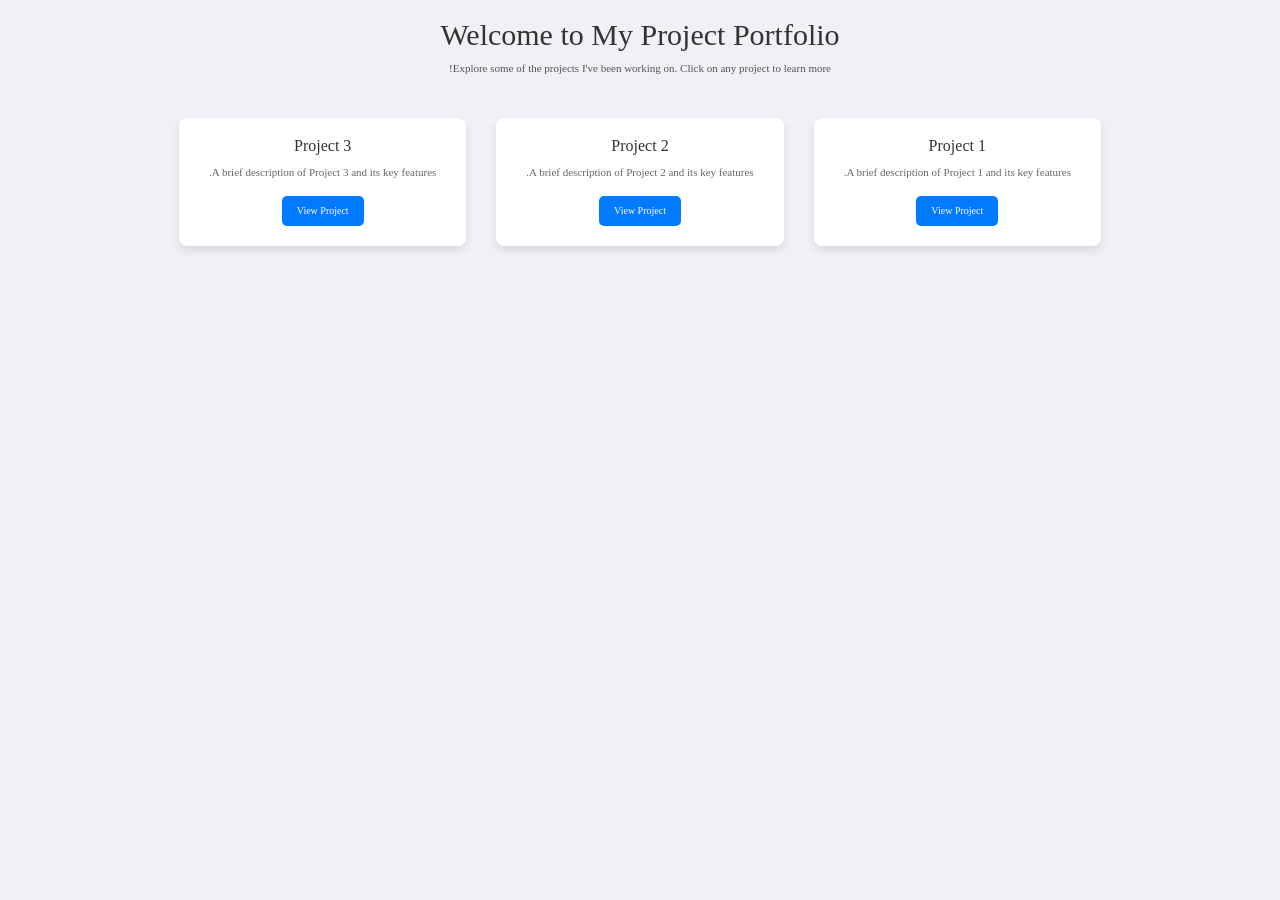
==== index.html @ e30fb0fc "update" ====
<!DOCTYPE html>
<html lang="en" dir="rtl">
<head>
    <meta charset="UTF-8">
    <meta name="viewport" content="width=device-width, initial-scale=1.0">
    <title>Projects Links Page</title>
    <link rel="preconnect" href="https://fonts.googleapis.com">
    <link rel="preconnect" href="https://fonts.gstatic.com" crossorigin>
    <link href="https://fonts.googleapis.com/css2?family=Gulzar&display=swap" rel="stylesheet">
    <link rel="stylesheet" href="Assets/Styles/Reset.css">
    <link rel="stylesheet" href="style.css">
    <link rel="stylesheet" href="Assets/Styles/Grid.css">
</head>
<body>
   <div class="container">
    <header>
        <h1>Welcome to My Project Portfolio</h1>
        <p>Explore some of the projects I've been working on. Click on any project to learn more!</p>
    </header>
    <section class="projects">
        <div class="project-card">
            <h2>Project 1</h2>
            <p>A brief description of Project 1 and its key features.</p>
            <a href="FrontEndMentorChallenges/" class="btn">View Project</a>
        </div>
        <div class="project-card">
            <h2>Project 2</h2>
            <p>A brief description of Project 2 and its key features.</p>
            <a href="https://github.com/hossein-np/project2" class="btn">View Project</a>
        </div>
        <div class="project-card">
            <h2>Project 3</h2>
            <p>A brief description of Project 3 and its key features.</p>
            <a href="https://github.com/hossein-np/project3" class="btn">View Project</a>
        </div>
        <!-- Add more project cards as needed -->
    </section>
   </div>
</body>
</html>
---- style.css ----
:root {
    --zinc-700: #40404127;
    --white: #fff;
    --red-600: #dc2626;
    --gray-666: #666;
    --black-20: rgba(0, 0, 0, 0.2);
    --blue-900: #007BFF;
    --blue-dark: #0056b3;
}

html {
    box-sizing: border-box;
    font-size: 62.5%;
}

* , *::after , *::before {
    box-sizing: inherit;
}

* {
    margin: 0;
    padding: 0;
    box-sizing: border-box;
    font-family: 'Arial', sans-serif;
}

body {
    display: flex;
    flex-direction: column;
    align-items: center;
    padding: 20px;
    background-color: #f0f0f5;
    color: #333;
    max-width: 100%;
}


header {
    text-align: center;
    margin-bottom: 40px;
    display: flex;
    flex-direction: column;
    justify-content: center;
    align-items: center;
}

h1 {
    font-size: 2rem;
    color: #333;
    margin-bottom: 10px;
}

p {
    color: #555;
    max-width: 600px;
    line-height: 1.6;
    font-size: 1rem;
    padding: 0 1rem;
}

.projects {
    display: grid;
    grid-template-columns: 1fr;
    gap: 20px;
    width: 100%;
    max-width: 1000px;
}

.project-card {
    background-color: #fff;
    border-radius: 8px;
    box-shadow: 0 4px 8px rgba(0, 0, 0, 0.1);
    padding: 20px;
    transition: transform 0.3s, box-shadow 0.3s;
    text-align: center;
}

.project-card:hover {
    transform: translateY(-10px);
    box-shadow: 0 8px 16px rgba(0, 0, 0, 0.2);
}

.project-card h2 {
    font-size: 1.5rem;
    margin-bottom: 10px;
}

.project-card p {
    margin-bottom: 15px;
    color: #666;
}

.btn {
    display: inline-block;
    padding: 10px 15px;
    background-color: #007BFF;
    color: white;
    text-decoration: none;
    border-radius: 5px;
    transition: background-color 0.3s;
}

.btn:hover {
    background-color: #0056b3;
}
---- Assets/Styles/Grid.css ----
.container {
    max-width: 100%;
    padding: 0 1rem;
    margin: 0 auto;
}

@media (min-width: 576px) {
    .container {
        max-width: 54rem;
    }
    h1 {
        font-size: 2.2rem;
    }

    .project-card h2 {
        font-size: 1.4rem;
    }

    .projects {
        grid-template-columns: repeat(2, 1fr);
    }
}

@media (min-width: 768px) {
    .container {
        max-width: 72rem;
    }
    h1 {
        font-size: 2.5rem;
    }

    .project-card h2 {
        font-size: 1.6rem;
    }

    .projects {
        grid-template-columns: repeat(2, 1fr);
    }
}

@media (min-width: 992px) {
    .container {
        max-width: 96rem;
    }
    .projects {
        grid-template-columns: repeat(3, 1fr);
    }
}

@media (min-width: 1200px) {
    .container {
        max-width: 114rem;
    }
    h1 {
        font-size: 3rem;
    }

    .projects {
        grid-template-columns: repeat(3, 1fr);
        gap: 30px;
    }

    p {
        font-size: 1.1rem;
    }
}
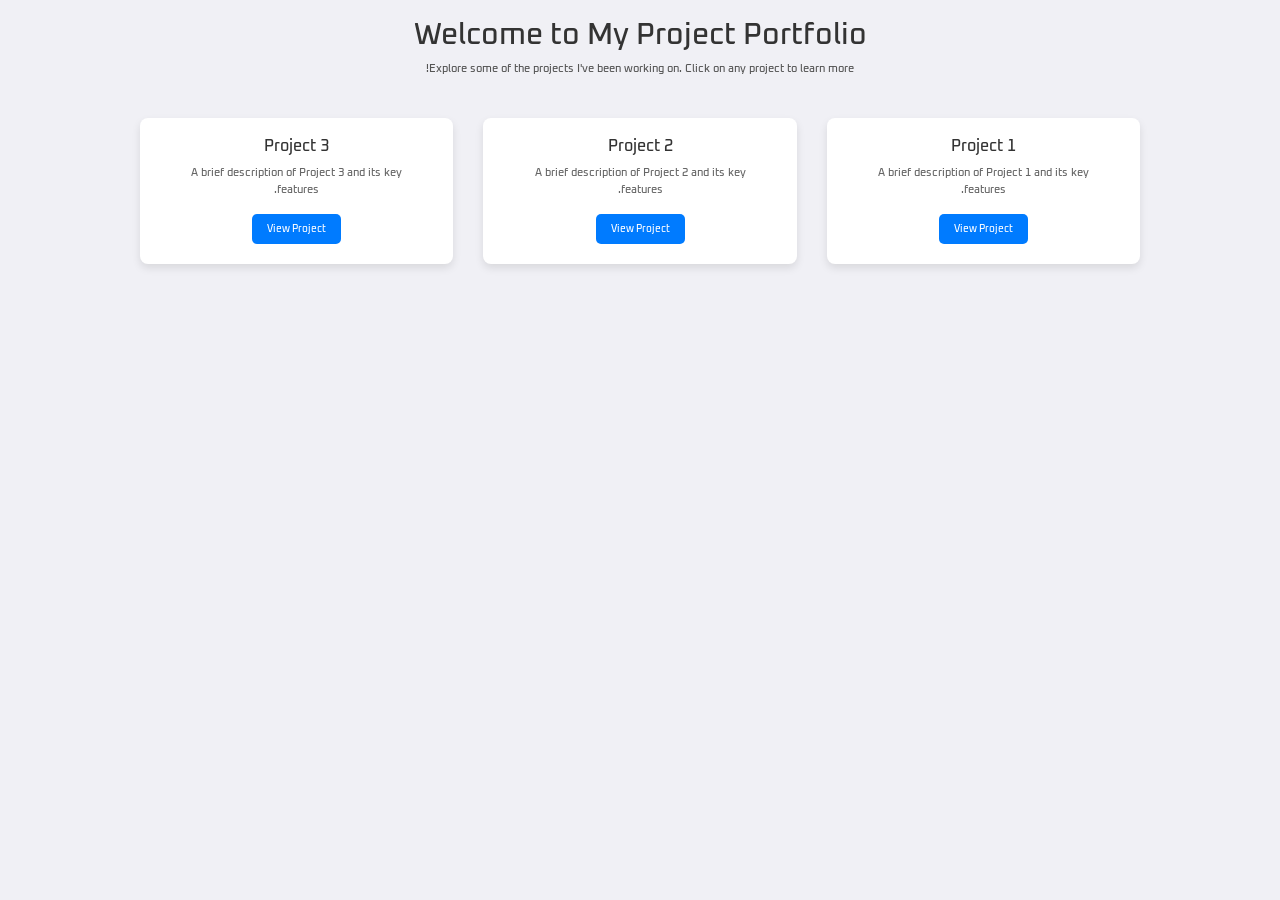
==== commit 85653761: "Add files via upload" ====
--- a/index.html
+++ b/index.html
@@ -1,40 +1,37 @@
-<!DOCTYPE html>
-<html lang="en" dir="rtl">
-<head>
-    <meta charset="UTF-8">
-    <meta name="viewport" content="width=device-width, initial-scale=1.0">
-    <title>Projects Links Page</title>
-    <link rel="preconnect" href="https://fonts.googleapis.com">
-    <link rel="preconnect" href="https://fonts.gstatic.com" crossorigin>
-    <link href="https://fonts.googleapis.com/css2?family=Gulzar&display=swap" rel="stylesheet">
-    <link rel="stylesheet" href="Assets/Styles/Reset.css">
-    <link rel="stylesheet" href="style.css">
-    <link rel="stylesheet" href="Assets/Styles/Grid.css">
-</head>
-<body>
-   <div class="container">
-    <header>
-        <h1>Welcome to My Project Portfolio</h1>
-        <p>Explore some of the projects I've been working on. Click on any project to learn more!</p>
-    </header>
-    <section class="projects">
-        <div class="project-card">
-            <h2>Project 1</h2>
-            <p>A brief description of Project 1 and its key features.</p>
-            <a href="FrontEndMentorChallenges/" class="btn">View Project</a>
-        </div>
-        <div class="project-card">
-            <h2>Project 2</h2>
-            <p>A brief description of Project 2 and its key features.</p>
-            <a href="https://github.com/hossein-np/project2" class="btn">View Project</a>
-        </div>
-        <div class="project-card">
-            <h2>Project 3</h2>
-            <p>A brief description of Project 3 and its key features.</p>
-            <a href="https://github.com/hossein-np/project3" class="btn">View Project</a>
-        </div>
-        <!-- Add more project cards as needed -->
-    </section>
-   </div>
-</body>
+<!DOCTYPE html>
+<html lang="en" dir="rtl">
+<head>
+    <meta charset="UTF-8">
+    <meta name="viewport" content="width=device-width, initial-scale=1.0">
+    <title>Projects Links Page</title>
+    <link rel="stylesheet" href="Assets/Styles/Reset.css">
+    <link rel="stylesheet" href="style.css">
+    <link rel="stylesheet" href="Assets/Styles/Grid.css">
+</head>
+<body>
+   <div class="container">
+    <header>
+        <h1>Welcome to My Project Portfolio</h1>
+        <p>Explore some of the projects I've been working on. Click on any project to learn more!</p>
+    </header>
+    <section class="projects">
+        <div class="project-card">
+            <h2>Project 1</h2>
+            <p>A brief description of Project 1 and its key features.</p>
+            <a href="FrontEndMentorChallenges/" class="btn">View Project</a>
+        </div>
+        <div class="project-card">
+            <h2>Project 2</h2>
+            <p>A brief description of Project 2 and its key features.</p>
+            <a href="https://github.com/hossein-np/project2" class="btn">View Project</a>
+        </div>
+        <div class="project-card">
+            <h2>Project 3</h2>
+            <p>A brief description of Project 3 and its key features.</p>
+            <a href="https://github.com/hossein-np/project3" class="btn">View Project</a>
+        </div>
+        <!-- Add more project cards as needed -->
+    </section>
+   </div>
+</body>
 </html>
--- a/style.css
+++ b/style.css
@@ -1,105 +1,112 @@
-:root {
-    --zinc-700: #40404127;
-    --white: #fff;
-    --red-600: #dc2626;
-    --gray-666: #666;
-    --black-20: rgba(0, 0, 0, 0.2);
-    --blue-900: #007BFF;
-    --blue-dark: #0056b3;
-}
-
-html {
-    box-sizing: border-box;
-    font-size: 62.5%;
-}
-
-* , *::after , *::before {
-    box-sizing: inherit;
-}
-
-* {
-    margin: 0;
-    padding: 0;
-    box-sizing: border-box;
-    font-family: 'Arial', sans-serif;
-}
-
-body {
-    display: flex;
-    flex-direction: column;
-    align-items: center;
-    padding: 20px;
-    background-color: #f0f0f5;
-    color: #333;
-    max-width: 100%;
-}
-
-
-header {
-    text-align: center;
-    margin-bottom: 40px;
-    display: flex;
-    flex-direction: column;
-    justify-content: center;
-    align-items: center;
-}
-
-h1 {
-    font-size: 2rem;
-    color: #333;
-    margin-bottom: 10px;
-}
-
-p {
-    color: #555;
-    max-width: 600px;
-    line-height: 1.6;
-    font-size: 1rem;
-    padding: 0 1rem;
-}
-
-.projects {
-    display: grid;
-    grid-template-columns: 1fr;
-    gap: 20px;
-    width: 100%;
-    max-width: 1000px;
-}
-
-.project-card {
-    background-color: #fff;
-    border-radius: 8px;
-    box-shadow: 0 4px 8px rgba(0, 0, 0, 0.1);
-    padding: 20px;
-    transition: transform 0.3s, box-shadow 0.3s;
-    text-align: center;
-}
-
-.project-card:hover {
-    transform: translateY(-10px);
-    box-shadow: 0 8px 16px rgba(0, 0, 0, 0.2);
-}
-
-.project-card h2 {
-    font-size: 1.5rem;
-    margin-bottom: 10px;
-}
-
-.project-card p {
-    margin-bottom: 15px;
-    color: #666;
-}
-
-.btn {
-    display: inline-block;
-    padding: 10px 15px;
-    background-color: #007BFF;
-    color: white;
-    text-decoration: none;
-    border-radius: 5px;
-    transition: background-color 0.3s;
-}
-
-.btn:hover {
-    background-color: #0056b3;
+
+@import url('https://fonts.googleapis.com/css2?family=Gulzar&family=Oxanium:wght@200..800&display=swap');
+
+:root {
+    --zinc-700: #40404127;
+    --white: #fff;
+    --red-600: #dc2626;
+    --gray-666: #666;
+    --black-20: rgba(0, 0, 0, 0.2);
+    --blue-900: #007BFF;
+    --blue-dark: #0056b3;
+}
+
+html {
+    box-sizing: border-box;
+    font-size: 62.5%;
+}
+
+* , *::after , *::before {
+    box-sizing: inherit;
+}
+
+* {
+    margin: 0;
+    padding: 0;
+    box-sizing: border-box;
+    
+}
+
+body {
+    display: flex;
+    flex-direction: column;
+    align-items: center;
+    padding: 20px;
+    background-color: #f0f0f5;
+    color: #333;
+    max-width: 100%;
+    font-family: "Oxanium", sans-serif;
+    font-optical-sizing: auto;
+    font-weight: 500;
+    font-style: normal;
+}
+
+
+header {
+    text-align: center;
+    margin-bottom: 40px;
+    display: flex;
+    flex-direction: column;
+    justify-content: center;
+    align-items: center;
+}
+
+h1 {
+    font-size: 2rem;
+    color: #333;
+    margin-bottom: 10px;
+}
+
+p {
+    color: #555;
+    max-width: 600px;
+    line-height: 1.6;
+    font-size: 1rem;
+    padding: 0 1rem;
+}
+
+.projects {
+    display: grid;
+    grid-template-columns: 1fr;
+    gap: 20px;
+    width: 100%;
+    max-width: 1000px;
+}
+
+.project-card {
+    background-color: #fff;
+    border-radius: 8px;
+    box-shadow: 0 4px 8px rgba(0, 0, 0, 0.1);
+    padding: 20px;
+    transition: transform 0.3s, box-shadow 0.3s;
+    text-align: center;
+}
+
+.project-card:hover {
+    transform: translateY(-10px);
+    box-shadow: 0 8px 16px rgba(0, 0, 0, 0.2);
+}
+
+.project-card h2 {
+    font-size: 1.5rem;
+    margin-bottom: 10px;
+}
+
+.project-card p {
+    margin-bottom: 15px;
+    color: #666;
+}
+
+.btn {
+    display: inline-block;
+    padding: 10px 15px;
+    background-color: #007BFF;
+    color: white;
+    text-decoration: none;
+    border-radius: 5px;
+    transition: background-color 0.3s;
+}
+
+.btn:hover {
+    background-color: #0056b3;
 }
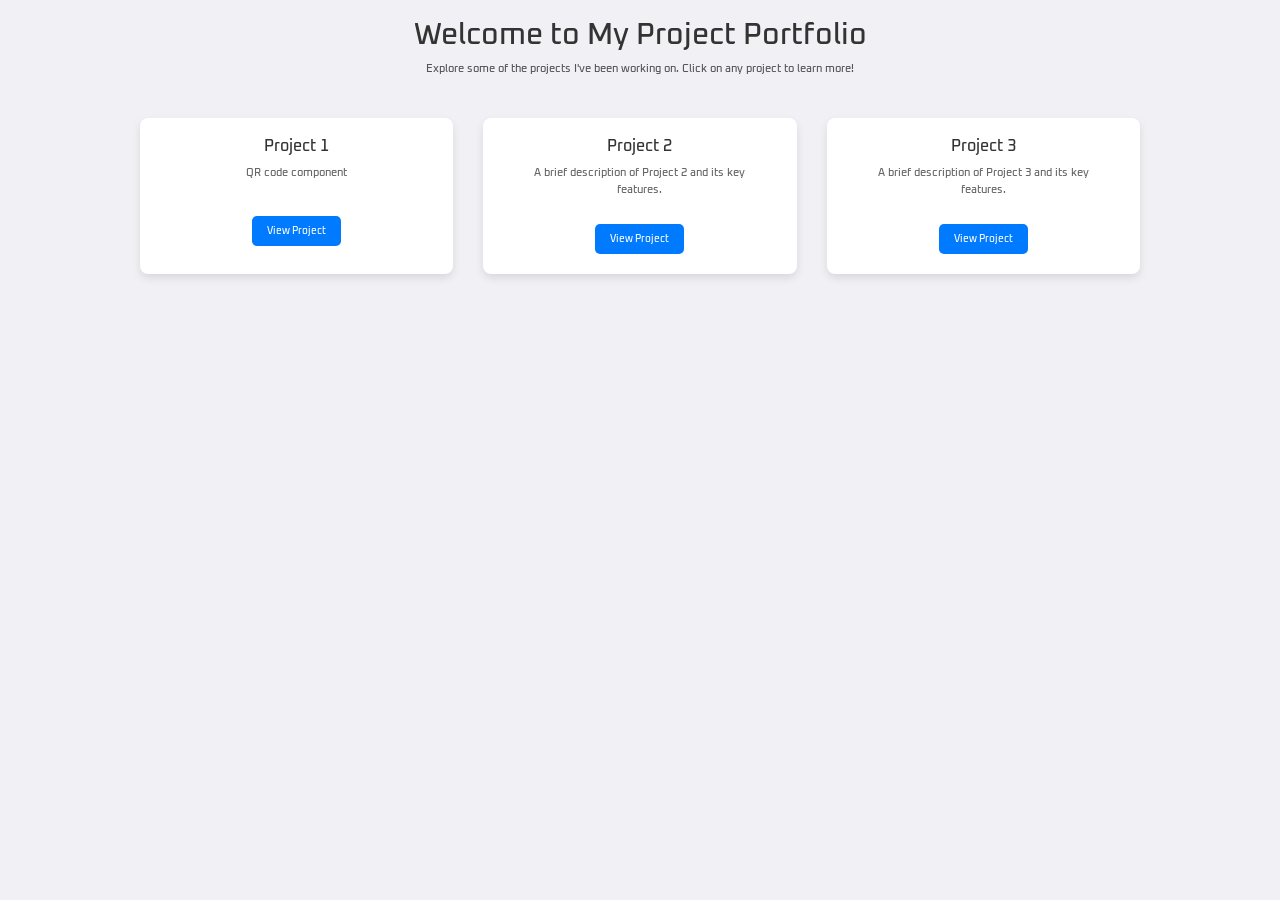
==== commit 2df5f082: "projects links" ====
--- a/index.html
+++ b/index.html
@@ -1,5 +1,5 @@
 <!DOCTYPE html>
-<html lang="en" dir="rtl">
+<html lang="en">
 <head>
     <meta charset="UTF-8">
     <meta name="viewport" content="width=device-width, initial-scale=1.0">
@@ -17,8 +17,11 @@
     <section class="projects">
         <div class="project-card">
             <h2>Project 1</h2>
-            <p>A brief description of Project 1 and its key features.</p>
-            <a href="FrontEndMentorChallenges/" class="btn">View Project</a>
+            <p>QR code component</p>
+            <div class="pic-wraper">
+                <img src="./Assets/FrontEndMentorChallenges/1-qr-code-component-main-newbie/images/image-qr-code.png" alt="">
+            </div>
+            <a href="./Assets/FrontEndMentorChallenges/index-1.html" class="btn" target="_blank">View Project</a>
         </div>
         <div class="project-card">
             <h2>Project 2</h2>
--- a/style.css
+++ b/style.css
@@ -105,8 +105,16 @@
     text-decoration: none;
     border-radius: 5px;
     transition: background-color 0.3s;
+    margin-top: 1rem;
 }
 
 .btn:hover {
     background-color: #0056b3;
+}
+
+.pic-wraper img{
+    max-width: 20rem;
+    max-height: 20rem;
+    overflow: hidden;
+    border-radius: 2.5px;
 }
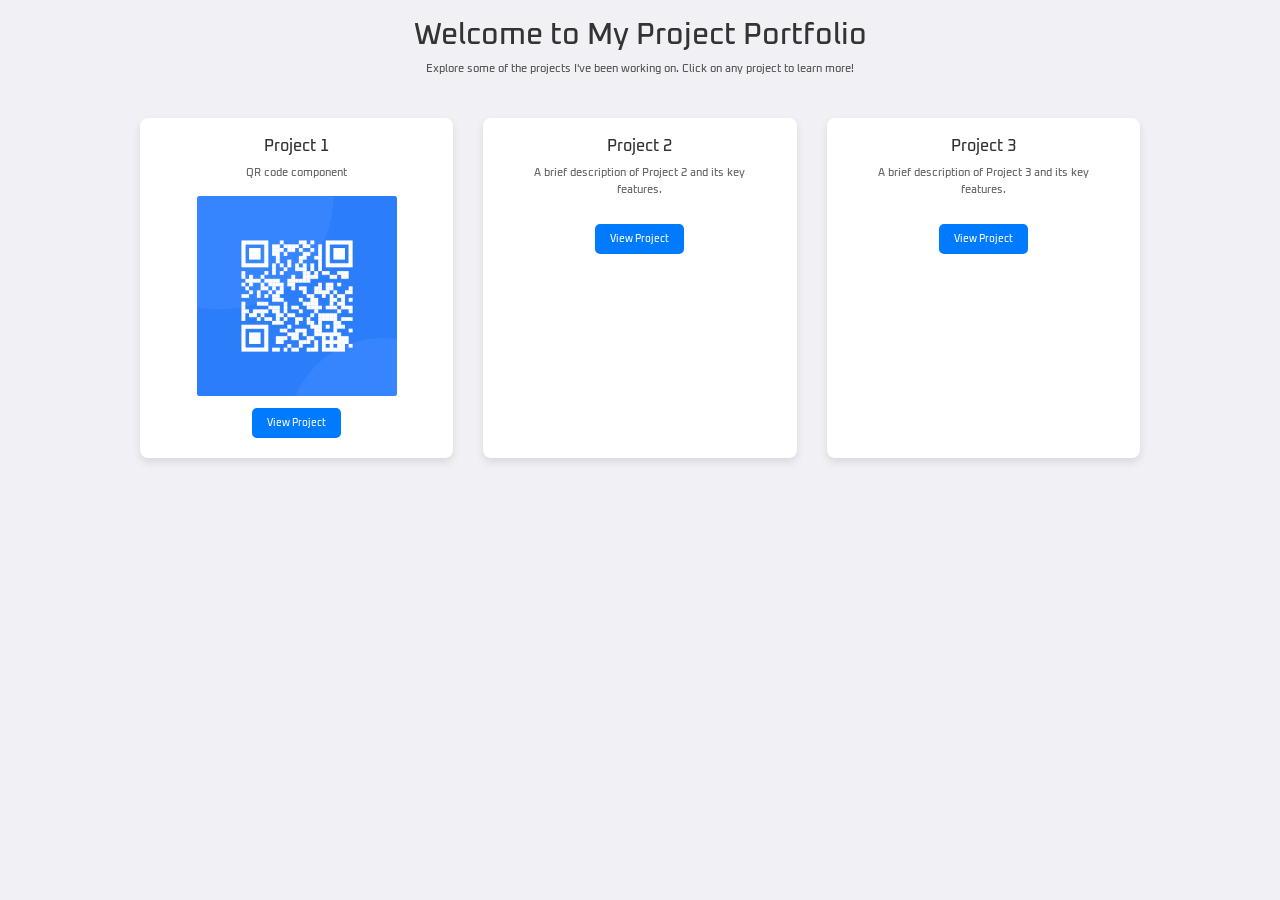
==== commit 60fcc185: "update" ====
--- a/index.html
+++ b/index.html
@@ -19,9 +19,9 @@
             <h2>Project 1</h2>
             <p>QR code component</p>
             <div class="pic-wraper">
-                <img src="./Assets/FrontEndMentorChallenges/1-qr-code-component-main-newbie/images/image-qr-code.png" alt="">
+                <img src="./Assets/1-qr-code-component-main-newbie/images/image-qr-code.png" alt="">
             </div>
-            <a href="./Assets/FrontEndMentorChallenges/index-1.html" class="btn" target="_blank">View Project</a>
+            <a href="./Assets/index.html" class="btn" target="_blank">View Project</a>
         </div>
         <div class="project-card">
             <h2>Project 2</h2>
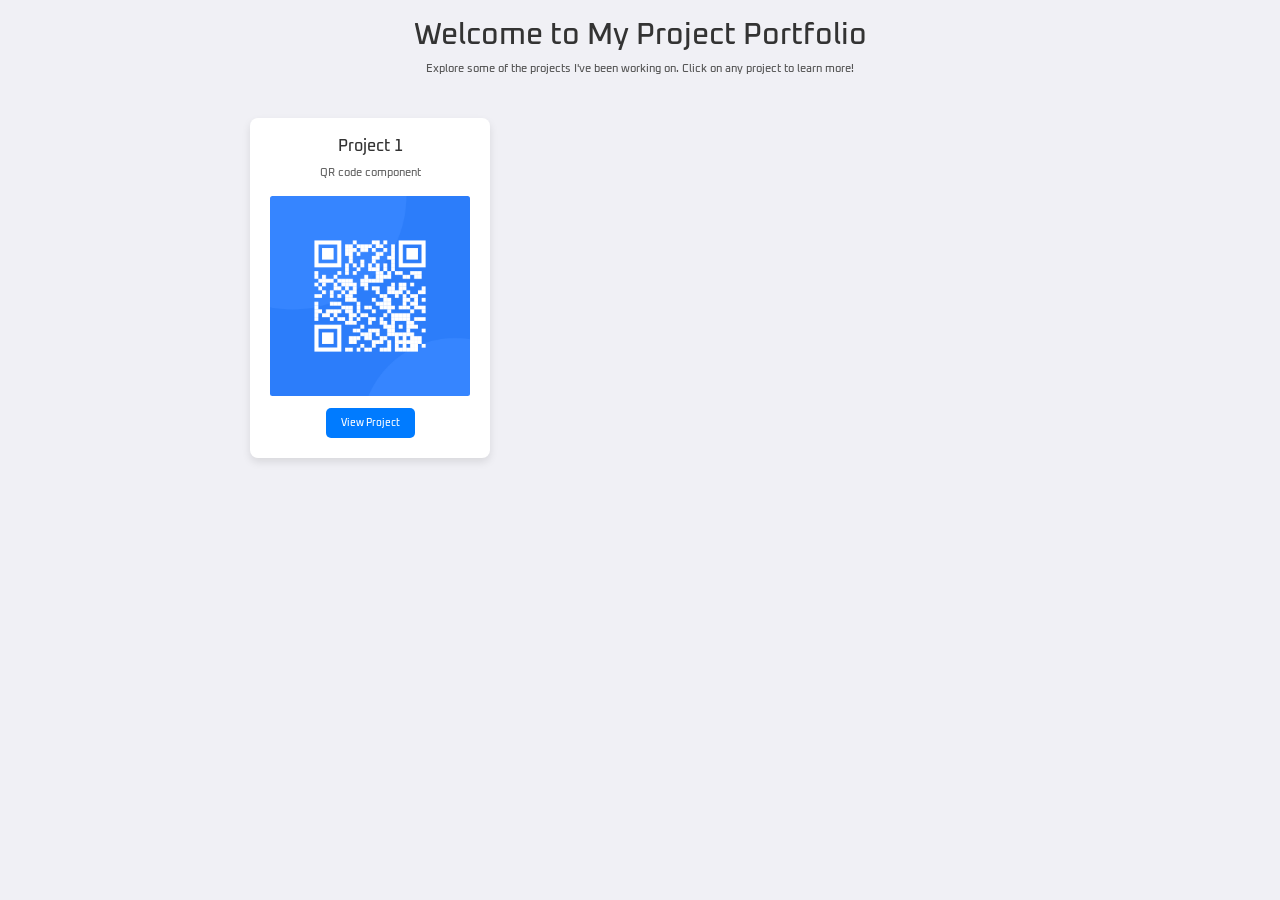
==== commit 631985b9: "update" ====
--- a/index.html
+++ b/index.html
@@ -23,7 +23,7 @@
             </div>
             <a href="./Assets/index.html" class="btn" target="_blank">View Project</a>
         </div>
-        <div class="project-card">
+        <!-- <div class="project-card">
             <h2>Project 2</h2>
             <p>A brief description of Project 2 and its key features.</p>
             <a href="https://github.com/hossein-np/project2" class="btn">View Project</a>
@@ -32,7 +32,7 @@
             <h2>Project 3</h2>
             <p>A brief description of Project 3 and its key features.</p>
             <a href="https://github.com/hossein-np/project3" class="btn">View Project</a>
-        </div>
+        </div> -->
         <!-- Add more project cards as needed -->
     </section>
    </div>
